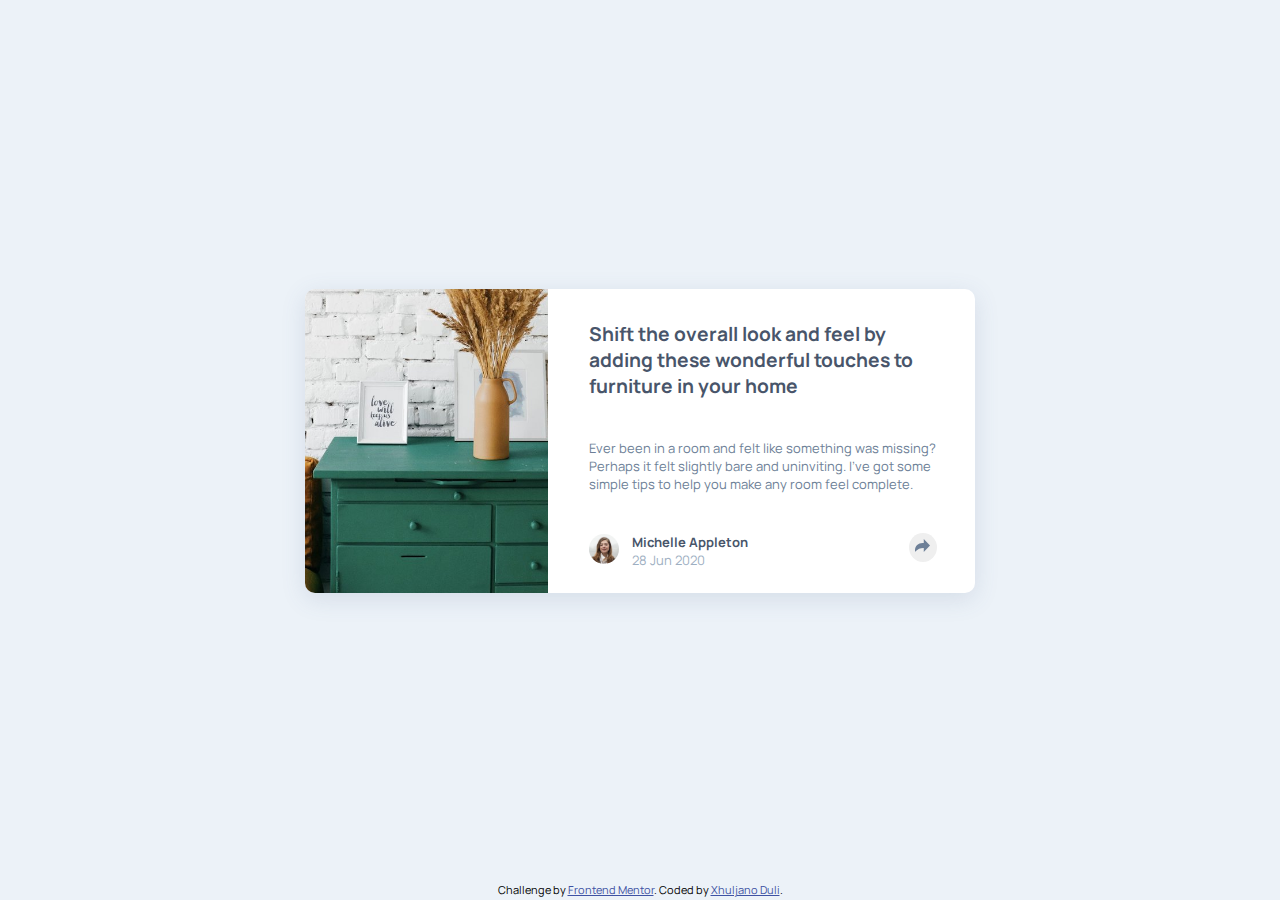
==== article-preview-component/index.html @ 4b27bdf0 "#6 challenge solution" ====
<!DOCTYPE html>
<html lang="en">

<head>
  <meta charset="UTF-8">
  <meta name="viewport" content="width=device-width, initial-scale=1.0">
  <!-- displays site properly based on user's device -->

  <link rel="icon" type="image/png" sizes="32x32" href="./images/favicon-32x32.png">
  <link rel="stylesheet" href="styles/style.css">
  <title>Frontend Mentor | Article preview component</title>

  <style>
    .attribution {
      font-size: 11px;
      text-align: center;
    }

    .attribution a {
      color: hsl(228, 45%, 44%);
    }
  </style>
</head>

<body>

  <main class="main">
    <div class="card">
      <div class="card-media">
        <img src="images/drawers.jpg" class="drawer-image" alt="drawers" width="300" height="256">
      </div>
      <div class="card-content">
        <h1 class="heading">
          Shift the overall look and feel by adding these wonderful
          touches to furniture in your home
        </h1>
        <div class="card-paragraph">
          Ever been in a room and felt like something was missing? Perhaps
          it felt slightly bare and uninviting. I’ve got some simple tips
          to help you make any room feel complete.
        </div>
        <div class="card-footer">
          <div class="author-info">
            <div class="author-image">
              <img src="images/avatar-michelle.jpg" class="author-avatar" width="30" height="30" alt="michelle avatar">
            </div>
            <div class="card-info">
              <div class="author-name">
                Michelle Appleton
              </div>
              <div class="card-date">
                28 Jun 2020
              </div>
            </div>
          </div>
          <div class="dropdown">
            <button class="share-btn dropdown-button">
              <svg xmlns="http://www.w3.org/2000/svg" width="15" height="13">
                <path fill="#6E8098"
                  d="M15 6.495L8.766.014V3.88H7.441C3.33 3.88 0 7.039 0 10.936v2.049l.589-.612C2.59 10.294 5.422 9.11 8.39 9.11h.375v3.867L15 6.495z" />
              </svg></button>
            <div class="dropdown-menu">
              <ul class="share-items">
                <li class="share-item"><a href="" class="link">SHARE</a></li>
                <li class="share-item"><a href="#"><img src="images/icon-facebook.svg" alt="facebook" width="16"
                      height="16"></a></li>
                <li class="share-item"><a href="#"><img src="images/icon-twitter.svg" alt="twitter" width="16"
                      height="16"></a></li>
                <li class="share-item"><a href="#"><img src="images/icon-pinterest.svg" alt="pinterest" width="16"
                      height="16"></a></li>
              </ul>
            </div>
          </div>
        </div>
      </div>
    </div>
  </main>
  <footer>
    <div class="attribution">
      Challenge by <a href="https://www.frontendmentor.io?ref=challenge" target="_blank">Frontend Mentor</a>.
      Coded by <a href="https://github.com/xhuljanoduli">Xhuljano Duli</a>.
    </div>
  </footer>
  <script src="scripts/scripts.js"></script>
</body>

</html>
---- article-preview-component/styles/style.css ----
@import url('https://fonts.googleapis.com/css2?family=Manrope:wght@500;700&display=swap');

:root {
    --primary: hsl(217, 19%, 35%);
    --secondary: hsl(214, 17%, 51%);
    --tertiary: hsl(212, 23%, 69%);
    --quaternary: hsl(210, 46%, 95%);
}

* {
    margin: 0;
    padding: 0;
    box-sizing: border-box;
}

body {
    font-size: 13px;
    background-color: var(--quaternary);
    font-family: 'Manrope', sans-serif;
}


.main {
    display: grid;
    place-items: center;
    min-height: 98vh;
}

.card {
    display: flex;
    background-color: #fff;
    box-shadow: 0px 6px 24px rgba(81, 104, 139, 0.15);
    border-radius: 10px;
    max-width: 670px;
    
}

.drawer-image {
    vertical-align: bottom; /* hide the white line at the bottom of image */
    clip-path: polygon(0 0, 81% 0, 81% 100%, 0% 100%); /* clip the image for the desirable effect */
    border-radius: 10px;
    height: 100%;
    object-fit: cover;
}

.card-content {
    display: flex;
    flex-direction: column;
    gap: 1rem;
    padding-top: 2rem;
    margin-left: -1rem;
}

.heading {
    color: var(--primary);
    font-size: 1.2rem;
    padding-right: 2.4rem;
    padding-bottom: 1.5rem;

}

.card-paragraph {
    color: var(--secondary);
    padding-right: 2.4rem;
    padding-bottom: 1.5rem;

}

.card-footer {
    display: flex;
    justify-content: space-between;
    padding-bottom: 1.5rem;
    padding-right: 2.4rem;
}

.author-info {
    display: flex;
    gap:0.8rem;
    align-items: center;
}

.author-avatar{
    border-radius: 50%;
}

.author-name{
    color: var(--primary);
    font-weight: 700;
}

.card-date {
    color: var(--tertiary);
}

.share-btn {
    border: none;
    border-radius: 50%;
    padding: 0.4rem;
    cursor: pointer;
    transition: 180ms ease-in-out;
}

.share-btn:hover {
    background-color: var(--secondary);
}
.share-btn:hover path {
    fill: white;
}

.share-btn.active {
    background-color: var(--secondary);
}
.share-btn.active path {
    fill: white;
}


.dropdown {
    position: relative;
}

.dropdown-menu{
    visibility: hidden;
    opacity: 0;
    position: absolute;
    top: -4.2rem;
    left: -5.8rem;
    background-color: var(--primary);
    padding: 14px 32px;
    border-radius: 10px;
    color: var(--tertiary);
    letter-spacing: 5px;
    font-size: 10px;
    font-weight: 500;
    transition: opacity 330ms ease-in-out;
    box-shadow: 0px 4px 8px rgba(81, 104, 139, 0.15);
}

.dropdown-menu:after {
    content: "";
    width: 0; 
    height: 0;
    position: absolute;
    left: 38%;
    border-left: 22px solid transparent;
    border-right: 22px solid transparent;
    border-top: 22px solid var(--primary);
}

.share-items {
    list-style: none;
    padding: 0;
    display: flex;
    gap: 1rem;
    align-items: center;
}

.link {
    text-decoration: none;
    color: var(--tertiary);
    font-size: 0.8rem;
}

.show-dropdown {
    visibility: visible;
    opacity: 1;
}


@media only screen and (max-width: 800px) {
    .main {
        padding: 1rem;
    }
    
    .card {
        flex-direction: column;
        
    }
    .card-content {
        margin-left: 0rem;
        padding-top: 0;
        margin-top: -1rem;
        gap: 1.2rem;
    }
    
    .drawer-image {
        width: 100%;
        height: 300px;
        clip-path: polygon(0 0, 100% 0, 100% 83%, 0 83%);
    }
    .small-width .dropdown-menu:after {
        display: none;
    }
    .small-width .dropdown-menu {
        top: auto;
        left: auto;
        position: relative;
        height: 68px;
        width: 100%;
        padding: 24px 32px;
        border-top-left-radius: 0;
        border-top-right-radius: 0;
    }
    .small-width .dropdown {
        width: 100%;
    }

    .heading {
        color: var(--primary);
        font-size: 1.1rem;
        padding: 2rem;
        margin-left: 0rem;
        padding-top: 0;
        padding-bottom: 0;
        /* margin-top: -rem; */
    }
    .card-footer {
        padding: 1rem 2rem ;
    }

    .card-paragraph {
        color: var(--secondary);
        padding: 0 2rem;
        margin-left: 0rem;
        padding-top: 0;
    }
    .small-width .card-footer {
        width: 100%;
        padding: 0;
    }
    .small-width .author-info {
        display: none;
    }
    .small-width .share-btn {
        position: absolute;
        right: 2rem;
        z-index: 10;
        top: 1rem;
    }
}
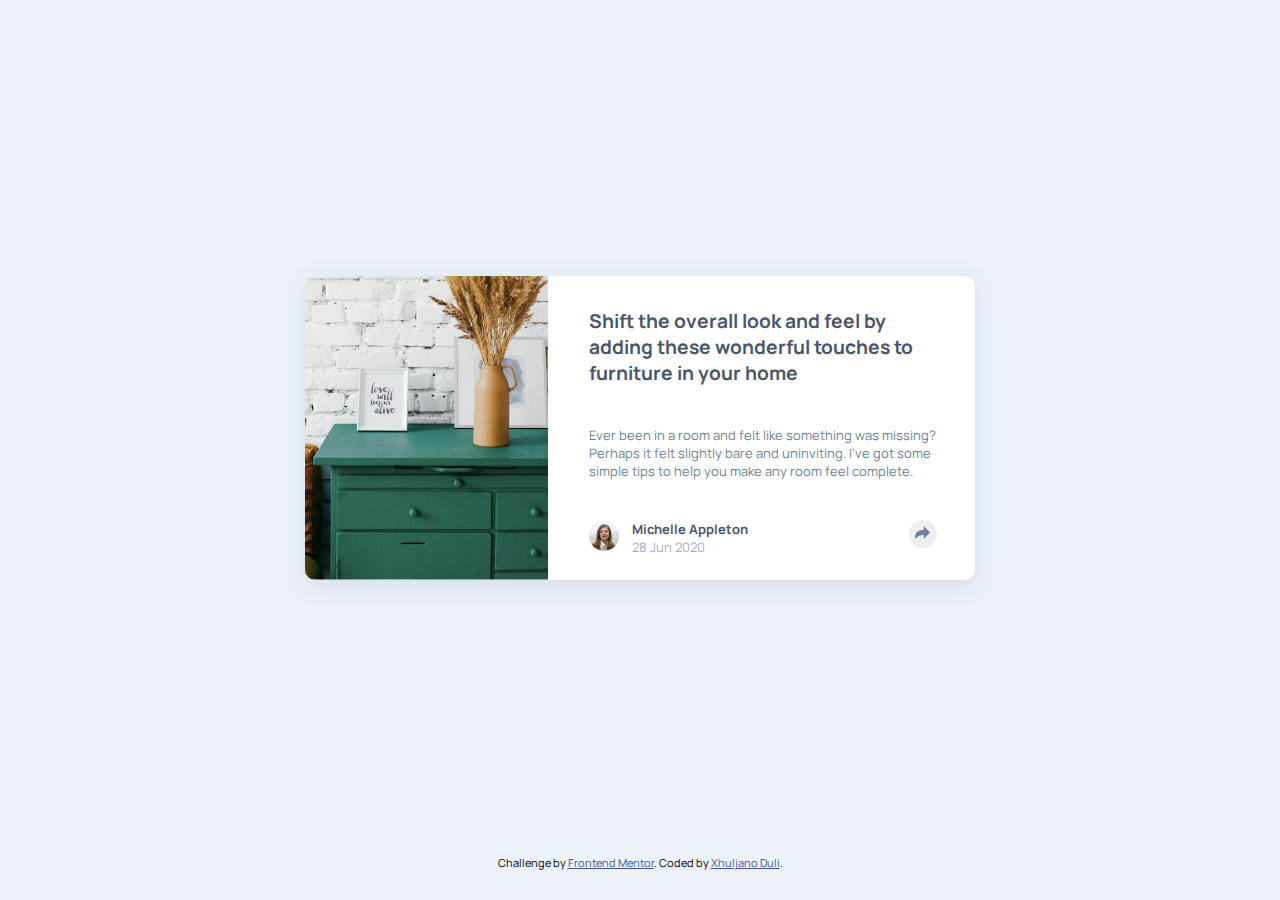
==== commit 3b3c8061: "added some animations" ====
--- a/article-preview-component/index.html
+++ b/article-preview-component/index.html
@@ -61,7 +61,7 @@
               </svg></button>
             <div class="dropdown-menu">
               <ul class="share-items">
-                <li class="share-item"><a href="" class="link">SHARE</a></li>
+                <li class="share-item-link"><a href="" class="link">SHARE</a></li>
                 <li class="share-item"><a href="#"><img src="images/icon-facebook.svg" alt="facebook" width="16"
                       height="16"></a></li>
                 <li class="share-item"><a href="#"><img src="images/icon-twitter.svg" alt="twitter" width="16"
--- a/article-preview-component/styles/style.css
+++ b/article-preview-component/styles/style.css
@@ -23,7 +23,7 @@
 .main {
     display: grid;
     place-items: center;
-    min-height: 98vh;
+    min-height: 95vh;
 }
 
 .card {
@@ -123,8 +123,8 @@
     visibility: hidden;
     opacity: 0;
     position: absolute;
-    top: -4.2rem;
-    left: -5.8rem;
+    top: 0;
+    left: -15rem;
     background-color: var(--primary);
     padding: 14px 32px;
     border-radius: 10px;
@@ -134,6 +134,7 @@
     font-weight: 500;
     transition: opacity 330ms ease-in-out;
     box-shadow: 0px 4px 8px rgba(81, 104, 139, 0.15);
+
 }
 
 .dropdown-menu:after {
@@ -155,16 +156,34 @@
     align-items: center;
 }
 
+.share-item {
+    transition: transform 180ms ease-in-out;
+}
+
+.link:hover {
+    color: var(--quaternary);
+}
+
+.share-item:hover {
+    transform: scale(1.2);
+}
+
 .link {
     text-decoration: none;
     color: var(--tertiary);
     font-size: 0.8rem;
+    transition: color 180ms ease-in-out;
 }
 
 .show-dropdown {
     visibility: visible;
     opacity: 1;
-}
+    top: -4.2rem;
+    left: -5.8rem;
+}
+
+
+
 
 
 @media only screen and (max-width: 800px) {
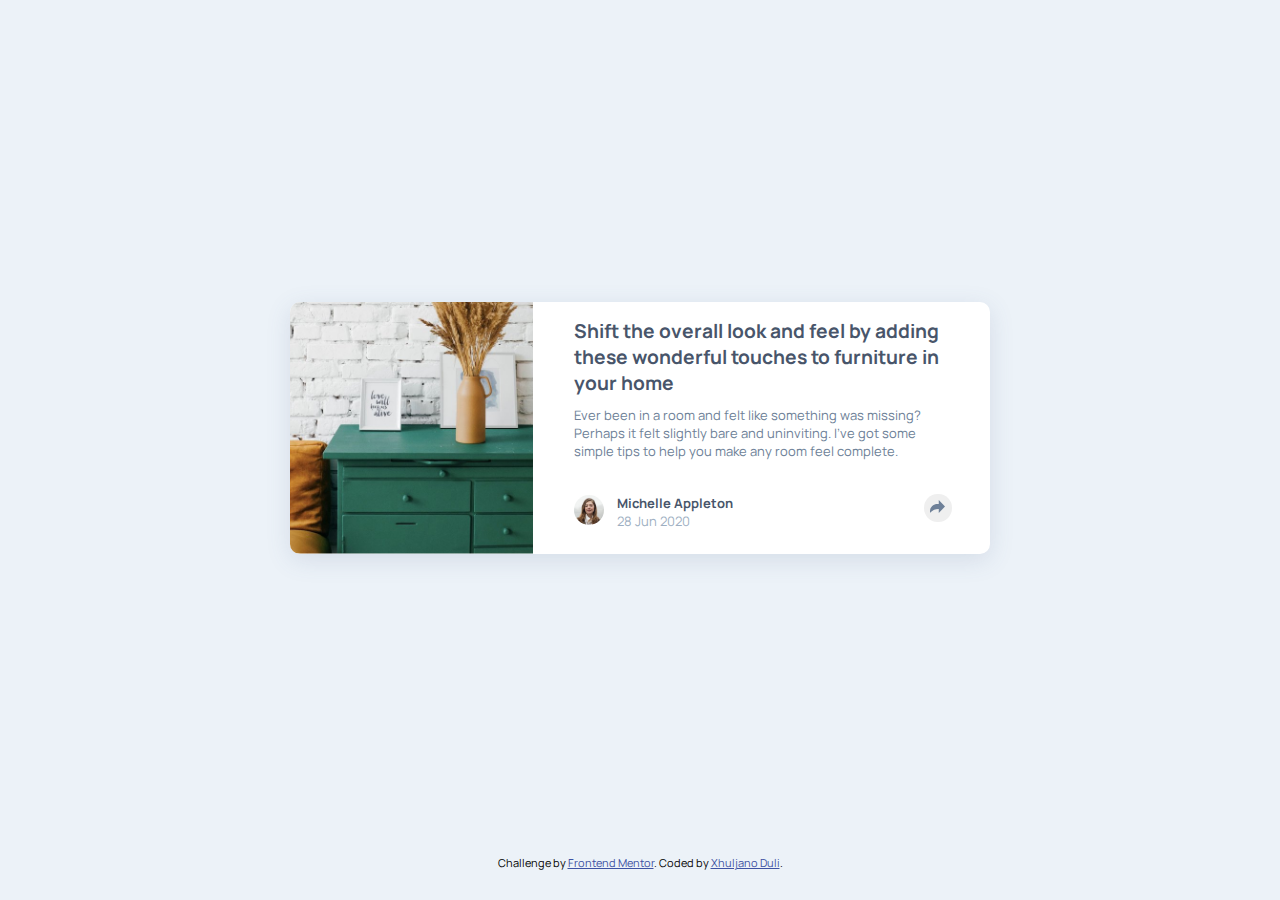
==== commit f2287141: "hide menu when user clicks outside or in a link" ====
--- a/article-preview-component/index.html
+++ b/article-preview-component/index.html
@@ -55,7 +55,7 @@
           </div>
           <div class="dropdown">
             <button class="share-btn dropdown-button">
-              <svg xmlns="http://www.w3.org/2000/svg" width="15" height="13">
+              <svg xmlns="http://www.w3.org/2000/svg" class="svg-icon" width="15" height="13">
                 <path fill="#6E8098"
                   d="M15 6.495L8.766.014V3.88H7.441C3.33 3.88 0 7.039 0 10.936v2.049l.589-.612C2.59 10.294 5.422 9.11 8.39 9.11h.375v3.867L15 6.495z" />
               </svg></button>
--- a/article-preview-component/styles/style.css
+++ b/article-preview-component/styles/style.css
@@ -31,8 +31,13 @@
     background-color: #fff;
     box-shadow: 0px 6px 24px rgba(81, 104, 139, 0.15);
     border-radius: 10px;
-    max-width: 670px;
-    
+    max-width: 700px;
+    /* max-height: 250px; */
+    
+}
+
+.svg-icon {
+    pointer-events: none;
 }
 
 .drawer-image {
@@ -46,8 +51,8 @@
 .card-content {
     display: flex;
     flex-direction: column;
-    gap: 1rem;
-    padding-top: 2rem;
+    gap: 10px;
+    padding-top: 1rem;
     margin-left: -1rem;
 }
 
@@ -55,7 +60,7 @@
     color: var(--primary);
     font-size: 1.2rem;
     padding-right: 2.4rem;
-    padding-bottom: 1.5rem;
+    
 
 }
 
@@ -189,11 +194,12 @@
 @media only screen and (max-width: 800px) {
     .main {
         padding: 1rem;
+        align-items: start;
     }
     
     .card {
         flex-direction: column;
-        
+        background-color: #fff;
     }
     .card-content {
         margin-left: 0rem;
